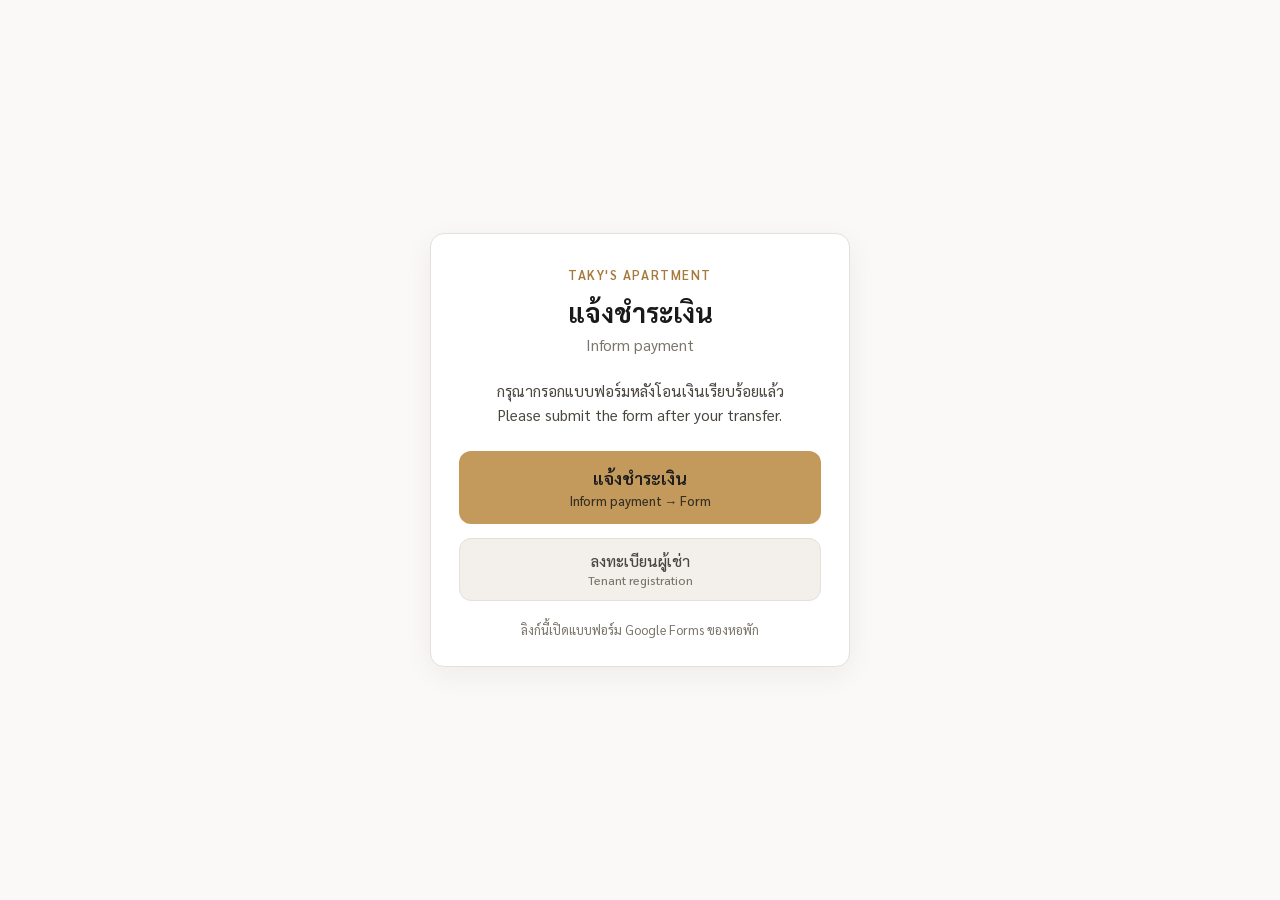
==== inform/index.html @ 9f473095 "Host Pamela's payment inform page at /inform/ (noindex, not linked)" ====
<!DOCTYPE html>
<html lang="th">
<head>
  <meta charset="utf-8">
  <meta name="viewport" content="width=device-width, initial-scale=1">
  <meta name="robots" content="noindex">
  <title>แจ้งชำระเงิน — Taky's Apartment</title>
  <meta name="description" content="แจ้งชำระค่าเช่า Taky's Apartment / Inform payment">
  <link rel="preconnect" href="https://fonts.googleapis.com">
  <link rel="preconnect" href="https://fonts.gstatic.com" crossorigin>
  <link href="https://fonts.googleapis.com/css2?family=Sarabun:wght@400;500;600;700&display=swap" rel="stylesheet">
  <style>
    :root {
      --bg: #faf9f7;
      --surface: #ffffff;
      --muted: #f3f0eb;
      --text: #1a1a1a;
      --text-soft: #4a463f;
      --text-muted: #7a746a;
      --wood: #c49a5c;
      --wood-deep: #a67a3d;
      --wood-soft: #e8d4b3;
      --border: #e5e0d8;
      --shadow: 0 8px 30px rgba(28, 28, 28, 0.06);
      --radius: 14px;
      --font: "Sarabun", "Noto Sans Thai", "Thonburi", "Tahoma", system-ui, sans-serif;
    }
    * { box-sizing: border-box; }
    body {
      margin: 0;
      min-height: 100vh;
      font-family: var(--font);
      color: var(--text);
      background: var(--bg);
      display: flex;
      flex-direction: column;
      align-items: center;
      justify-content: center;
      padding: 1.5rem;
      -webkit-font-smoothing: antialiased;
    }
    .card {
      width: 100%;
      max-width: 420px;
      background: var(--surface);
      border: 1px solid var(--border);
      border-radius: var(--radius);
      box-shadow: var(--shadow);
      padding: 2rem 1.75rem 1.75rem;
      text-align: center;
    }
    .brand {
      font-size: 0.8rem;
      letter-spacing: 0.12em;
      text-transform: uppercase;
      color: var(--wood-deep);
      font-weight: 600;
      margin: 0 0 0.75rem;
    }
    h1 {
      margin: 0 0 0.35rem;
      font-size: 1.65rem;
      font-weight: 700;
      line-height: 1.3;
    }
    .en {
      margin: 0 0 1.5rem;
      font-size: 0.95rem;
      color: var(--text-muted);
      font-weight: 400;
    }
    .hint {
      margin: 0 0 1.5rem;
      font-size: 0.95rem;
      color: var(--text-soft);
      line-height: 1.6;
    }
    .btn {
      display: block;
      width: 100%;
      padding: 0.95rem 1.25rem;
      border-radius: 12px;
      font-family: inherit;
      font-size: 1.1rem;
      font-weight: 600;
      text-decoration: none;
      text-align: center;
      transition: background 0.2s ease, transform 0.15s ease;
    }
    .btn-primary {
      background: var(--wood);
      color: #1c1c1c;
      border: none;
      margin-bottom: 0.85rem;
    }
    .btn-primary:hover {
      background: var(--wood-deep);
      color: #fff;
    }
    .btn-primary .sub {
      display: block;
      font-size: 0.8rem;
      font-weight: 500;
      opacity: 0.85;
      margin-top: 0.15rem;
    }
    .btn-secondary {
      background: var(--muted);
      color: var(--text-soft);
      border: 1px solid var(--border);
      font-size: 0.95rem;
      font-weight: 500;
      padding: 0.75rem 1rem;
    }
    .btn-secondary:hover {
      background: var(--wood-soft);
      color: var(--text);
    }
    .btn-secondary .sub {
      display: block;
      font-size: 0.75rem;
      color: var(--text-muted);
      margin-top: 0.1rem;
    }
    footer {
      margin-top: 1.25rem;
      font-size: 0.8rem;
      color: var(--text-muted);
    }
  </style>
</head>
<body>
  <main class="card">
    <p class="brand">Taky's Apartment</p>
    <h1>แจ้งชำระเงิน</h1>
    <p class="en">Inform payment</p>
    <p class="hint">กรุณากรอกแบบฟอร์มหลังโอนเงินเรียบร้อยแล้ว<br>Please submit the form after your transfer.</p>
    <a class="btn btn-primary"
       href="https://docs.google.com/forms/d/e/1FAIpQLSeFk9djViV0vqZQM067Zvekph__pbNub622TlDq133EQwYBng/viewform"
       target="_blank" rel="noopener noreferrer">
      แจ้งชำระเงิน
      <span class="sub">Inform payment → Form</span>
    </a>
    <a class="btn btn-secondary"
       href="https://docs.google.com/forms/d/e/1FAIpQLSdLffarF0HYh5NaU0Pk53DI294LWHMtPSo1vtZIdK3tVxLmgw/viewform"
       target="_blank" rel="noopener noreferrer">
      ลงทะเบียนผู้เช่า
      <span class="sub">Tenant registration</span>
    </a>
    <footer>ลิงก์นี้เปิดแบบฟอร์ม Google Forms ของหอพัก</footer>
  </main>
</body>
</html>
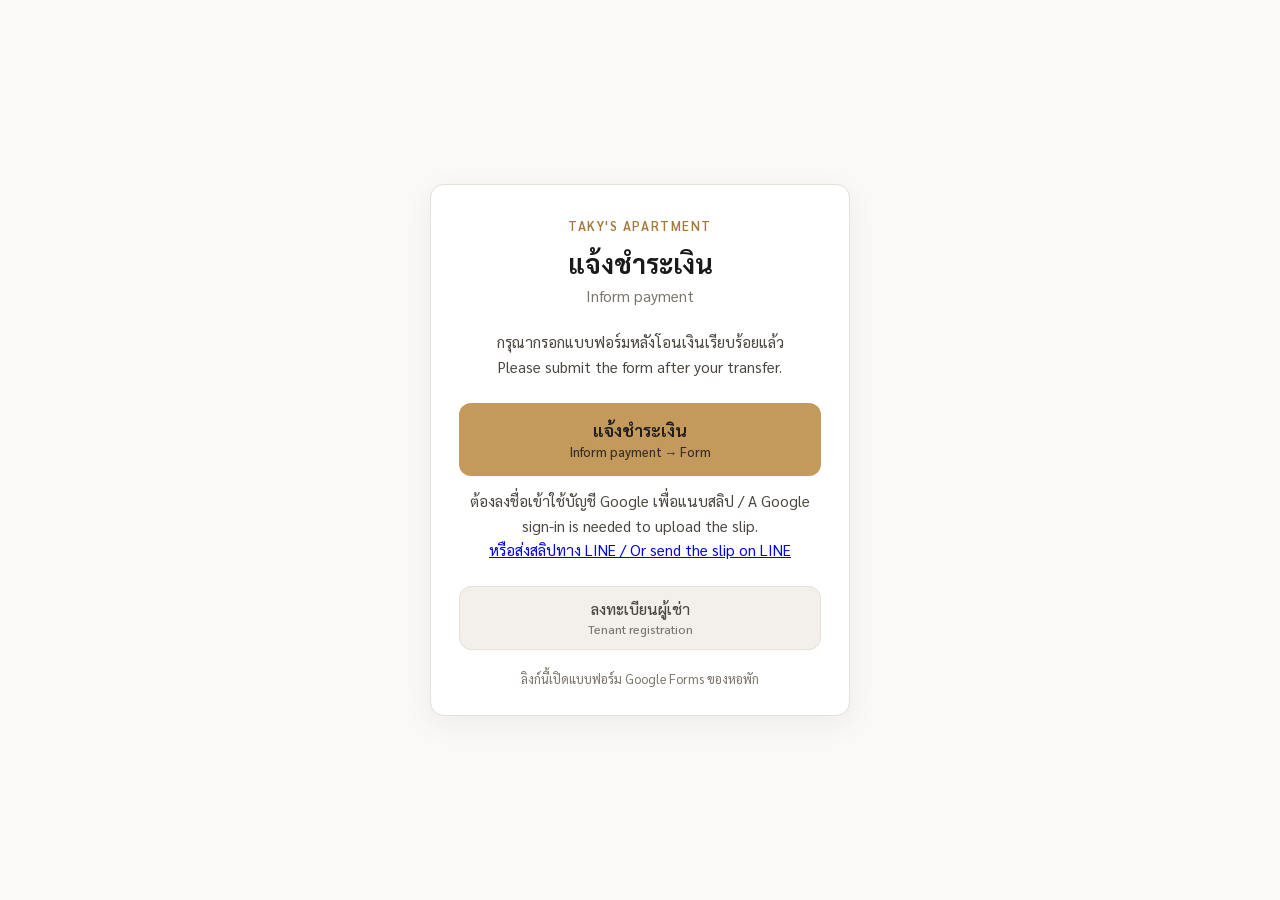
==== commit 33fe1e89: "Update payment inform page from Pamela (sign-in note + LINE link)" ====
--- a/inform/index.html
+++ b/inform/index.html
@@ -3,9 +3,9 @@
 <head>
   <meta charset="utf-8">
   <meta name="viewport" content="width=device-width, initial-scale=1">
-  <meta name="robots" content="noindex">
   <title>แจ้งชำระเงิน — Taky's Apartment</title>
   <meta name="description" content="แจ้งชำระค่าเช่า Taky's Apartment / Inform payment">
+  <meta name="robots" content="noindex">
   <link rel="preconnect" href="https://fonts.googleapis.com">
   <link rel="preconnect" href="https://fonts.gstatic.com" crossorigin>
   <link href="https://fonts.googleapis.com/css2?family=Sarabun:wght@400;500;600;700&display=swap" rel="stylesheet">
@@ -141,6 +141,7 @@
       แจ้งชำระเงิน
       <span class="sub">Inform payment → Form</span>
     </a>
+    <p class="hint">ต้องลงชื่อเข้าใช้บัญชี Google เพื่อแนบสลิป / A Google sign-in is needed to upload the slip.<br><a href="https://line.me/ti/p/-b23jGodq9" target="_blank" rel="noopener noreferrer">หรือส่งสลิปทาง LINE / Or send the slip on LINE</a></p>
     <a class="btn btn-secondary"
        href="https://docs.google.com/forms/d/e/1FAIpQLSdLffarF0HYh5NaU0Pk53DI294LWHMtPSo1vtZIdK3tVxLmgw/viewform"
        target="_blank" rel="noopener noreferrer">
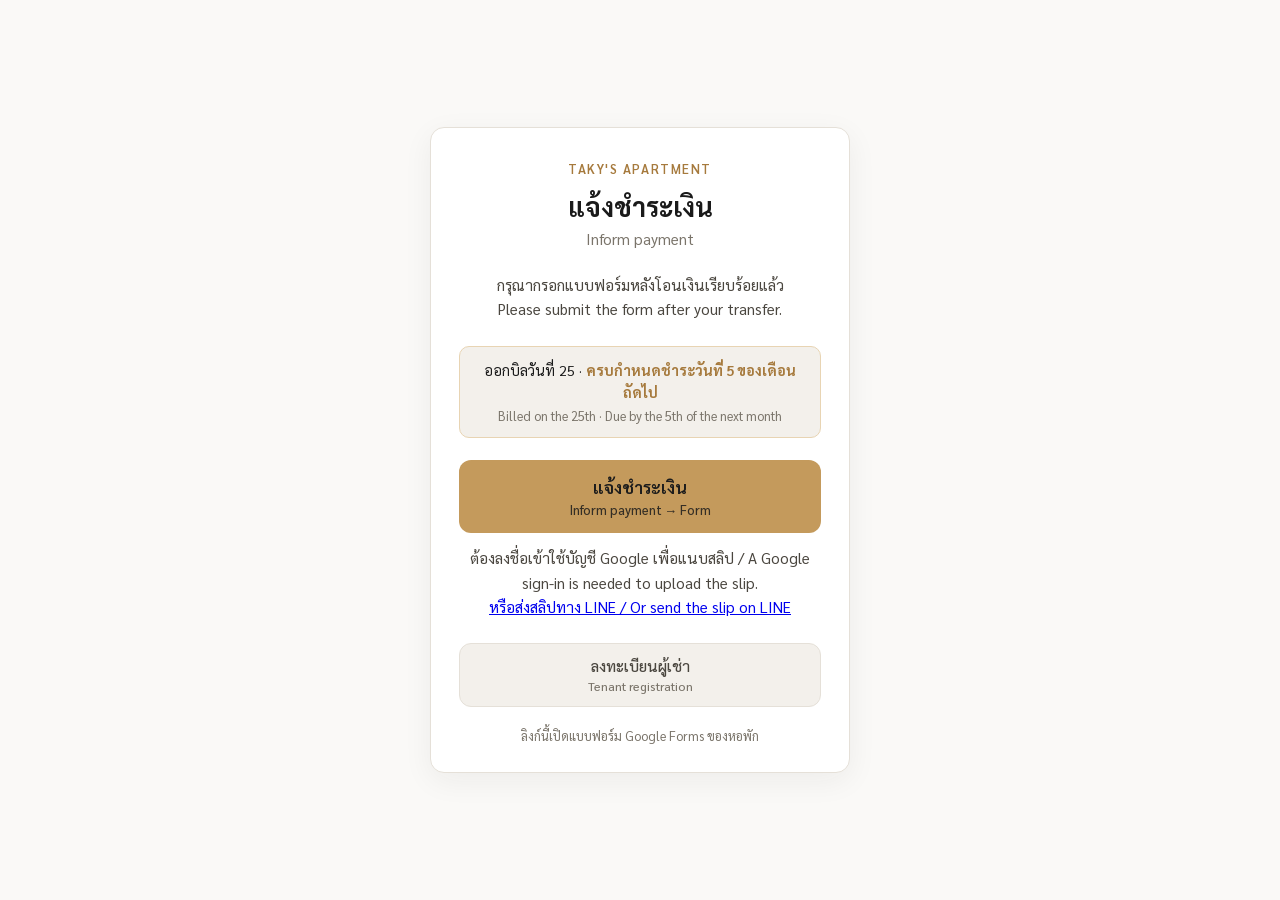
==== commit 39bb5304: "Align payment due date banner to 5th of next month matching Dashboard" ====
--- a/inform/index.html
+++ b/inform/index.html
@@ -75,6 +75,26 @@
       color: var(--text-soft);
       line-height: 1.6;
     }
+    .due-box {
+      margin: 0 0 1.35rem;
+      padding: 0.75rem 1rem;
+      border-radius: 10px;
+      background: var(--muted);
+      border: 1px solid var(--wood-soft);
+      font-size: 0.9rem;
+      color: var(--text);
+      line-height: 1.55;
+    }
+    .due-box strong {
+      color: var(--wood-deep);
+      font-weight: 700;
+    }
+    .due-box .due-en {
+      display: block;
+      font-size: 0.8rem;
+      color: var(--text-muted);
+      margin-top: 0.15rem;
+    }
     .btn {
       display: block;
       width: 100%;
@@ -135,6 +155,10 @@
     <h1>แจ้งชำระเงิน</h1>
     <p class="en">Inform payment</p>
     <p class="hint">กรุณากรอกแบบฟอร์มหลังโอนเงินเรียบร้อยแล้ว<br>Please submit the form after your transfer.</p>
+    <div class="due-box">
+      ออกบิลวันที่ 25 · <strong>ครบกำหนดชำระวันที่ 5 ของเดือนถัดไป</strong>
+      <span class="due-en">Billed on the 25th · Due by the 5th of the next month</span>
+    </div>
     <a class="btn btn-primary"
        href="https://docs.google.com/forms/d/e/1FAIpQLSeFk9djViV0vqZQM067Zvekph__pbNub622TlDq133EQwYBng/viewform"
        target="_blank" rel="noopener noreferrer">
